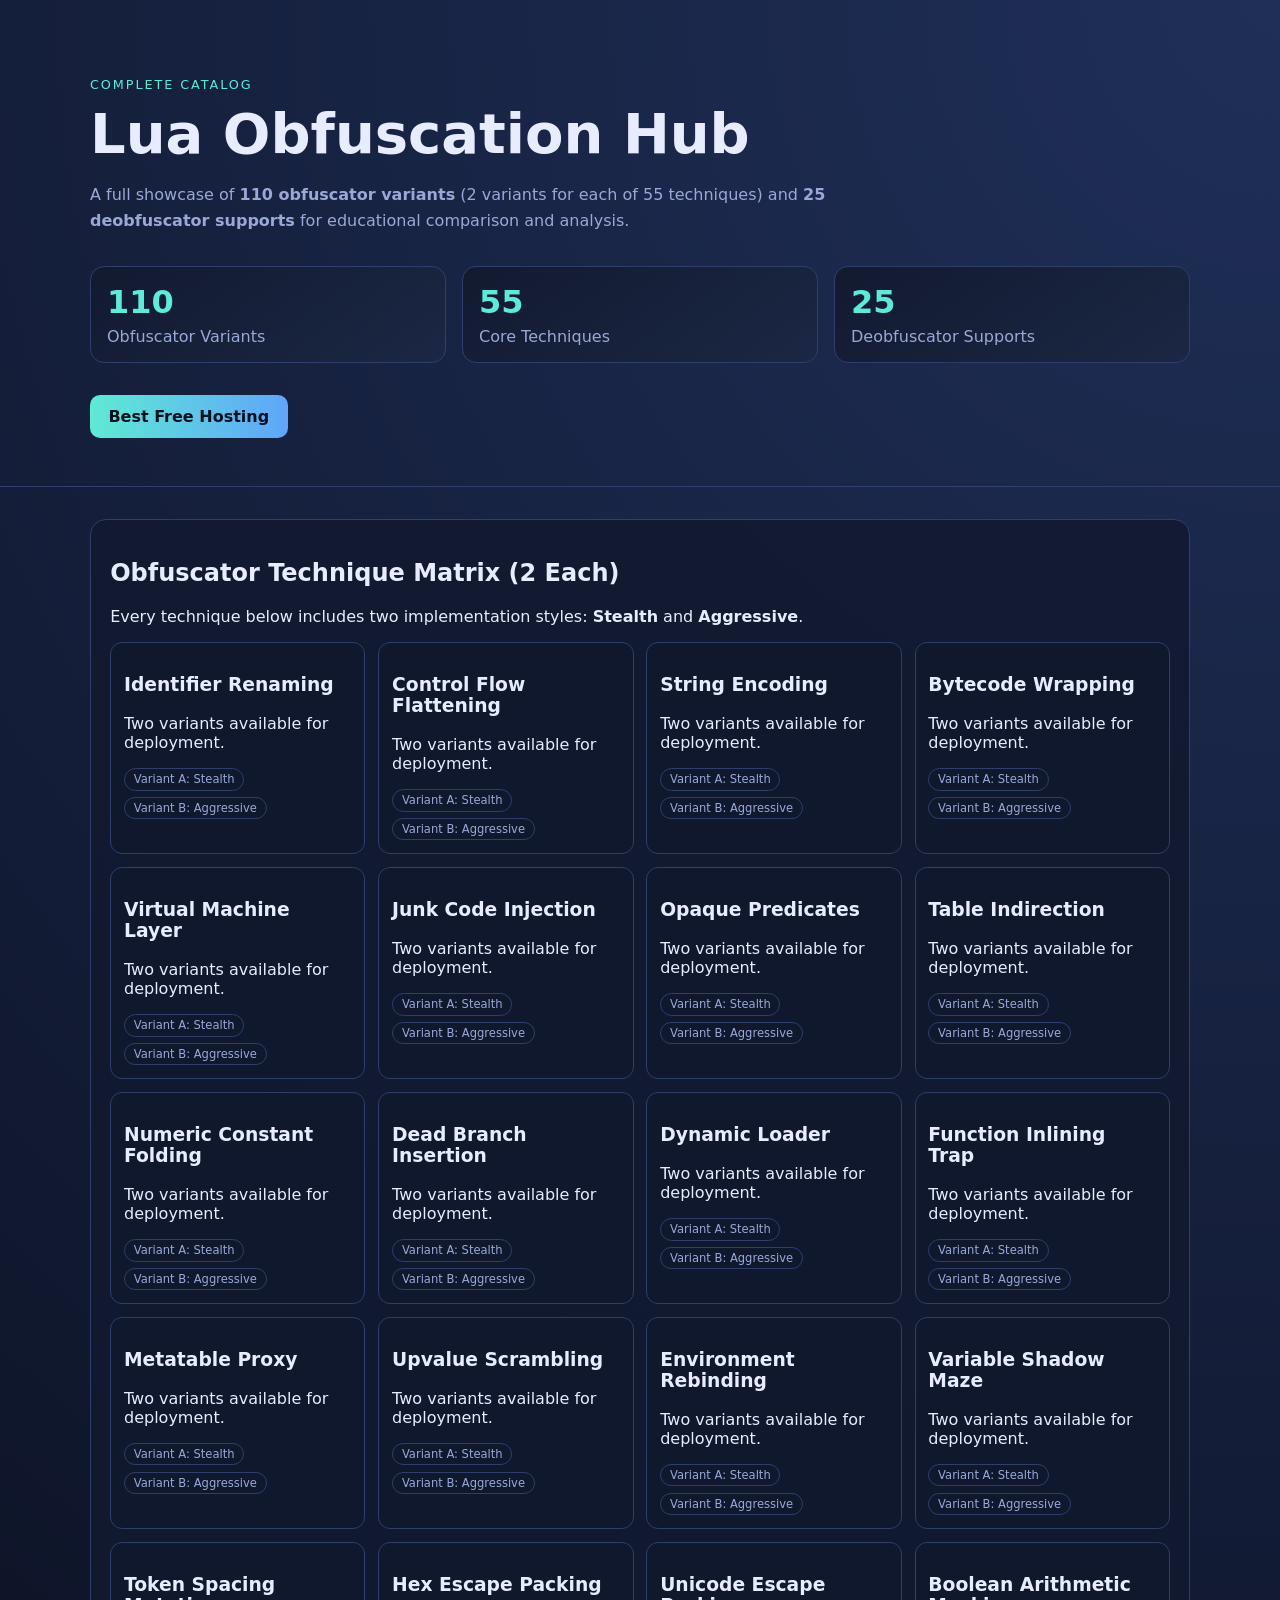
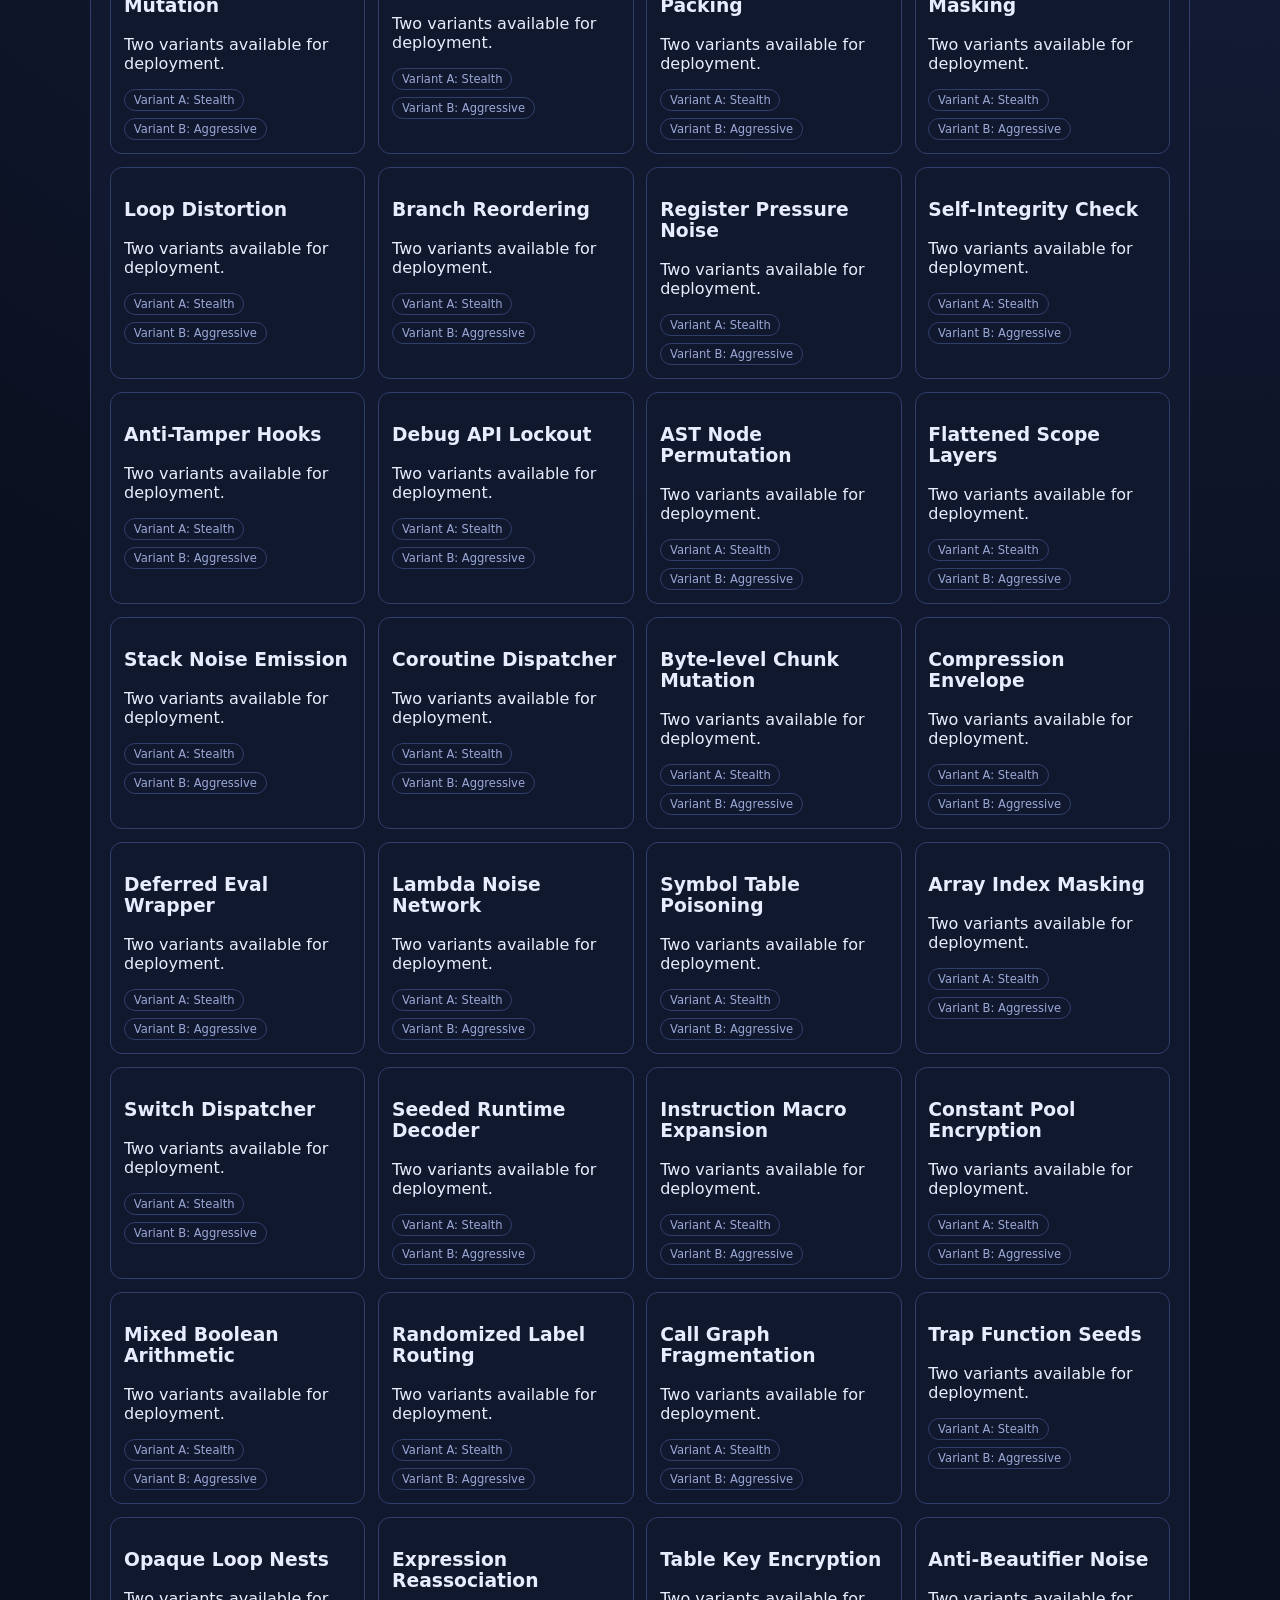
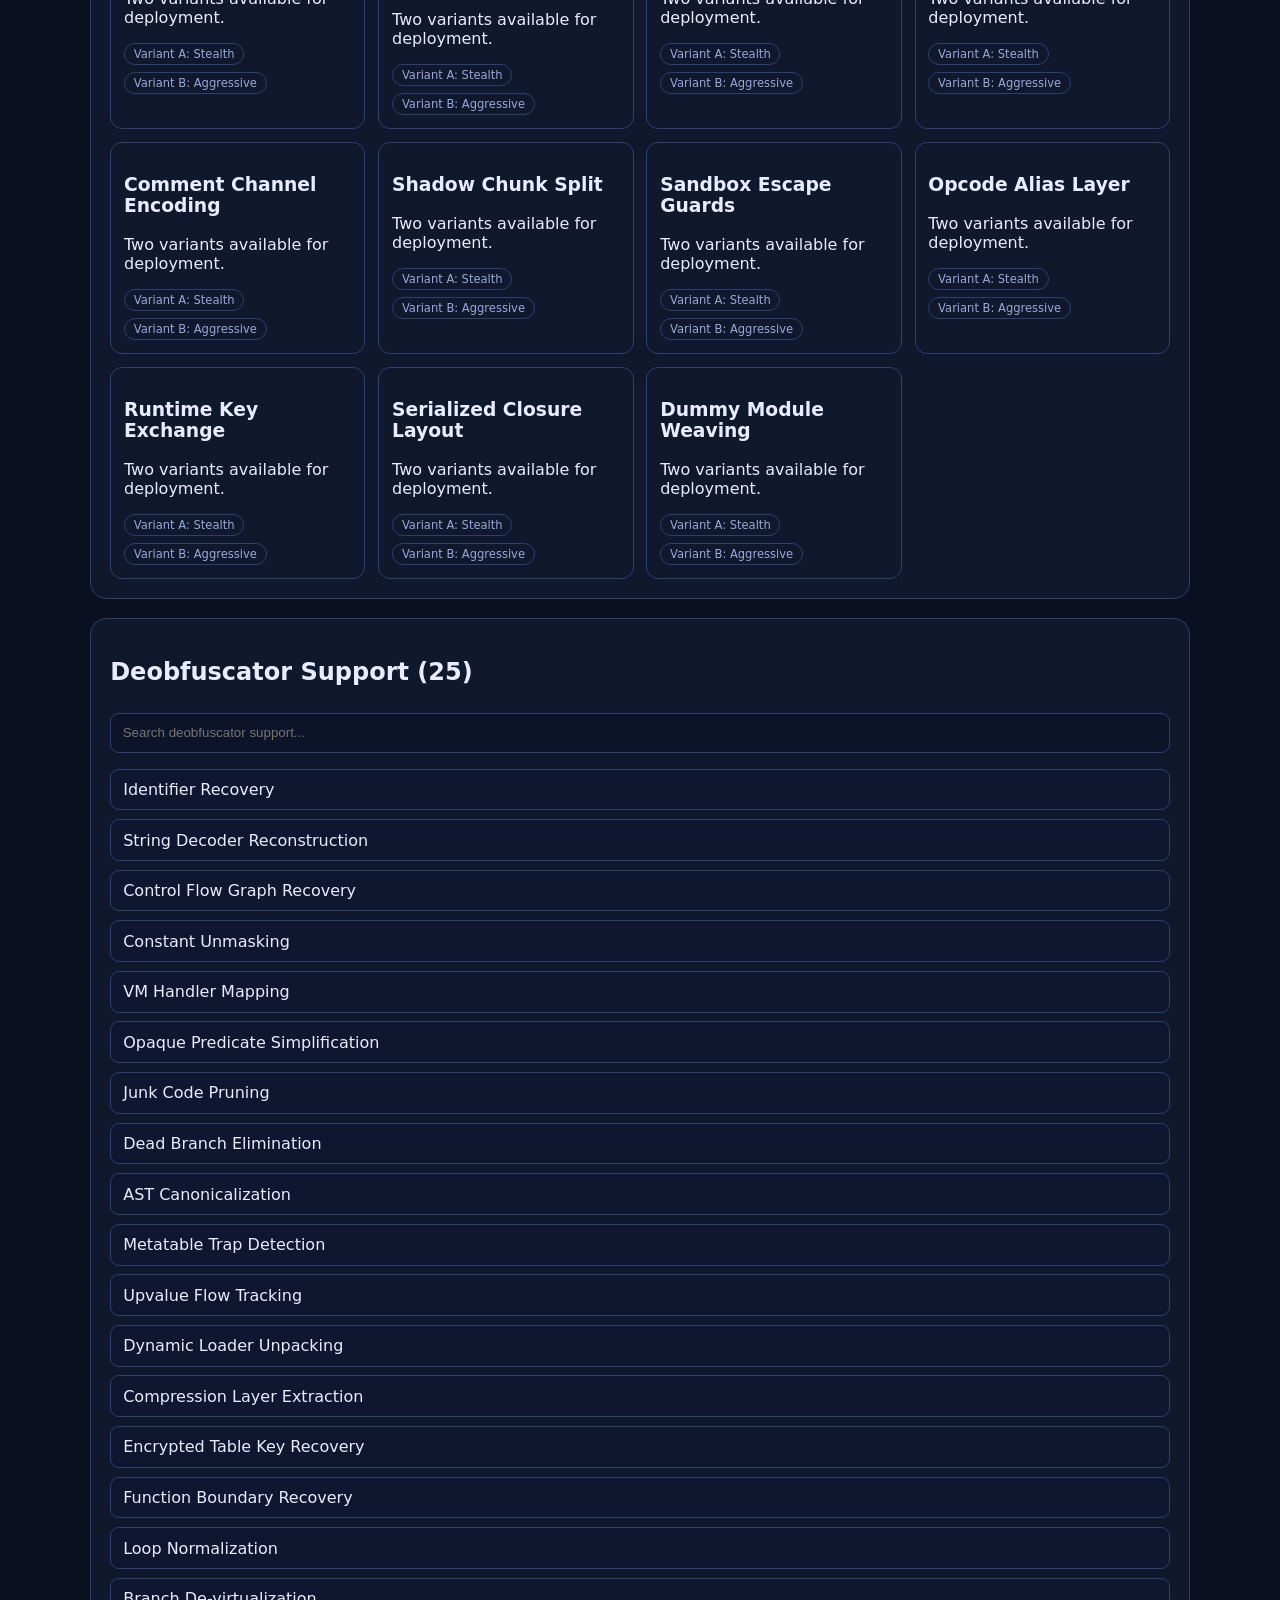
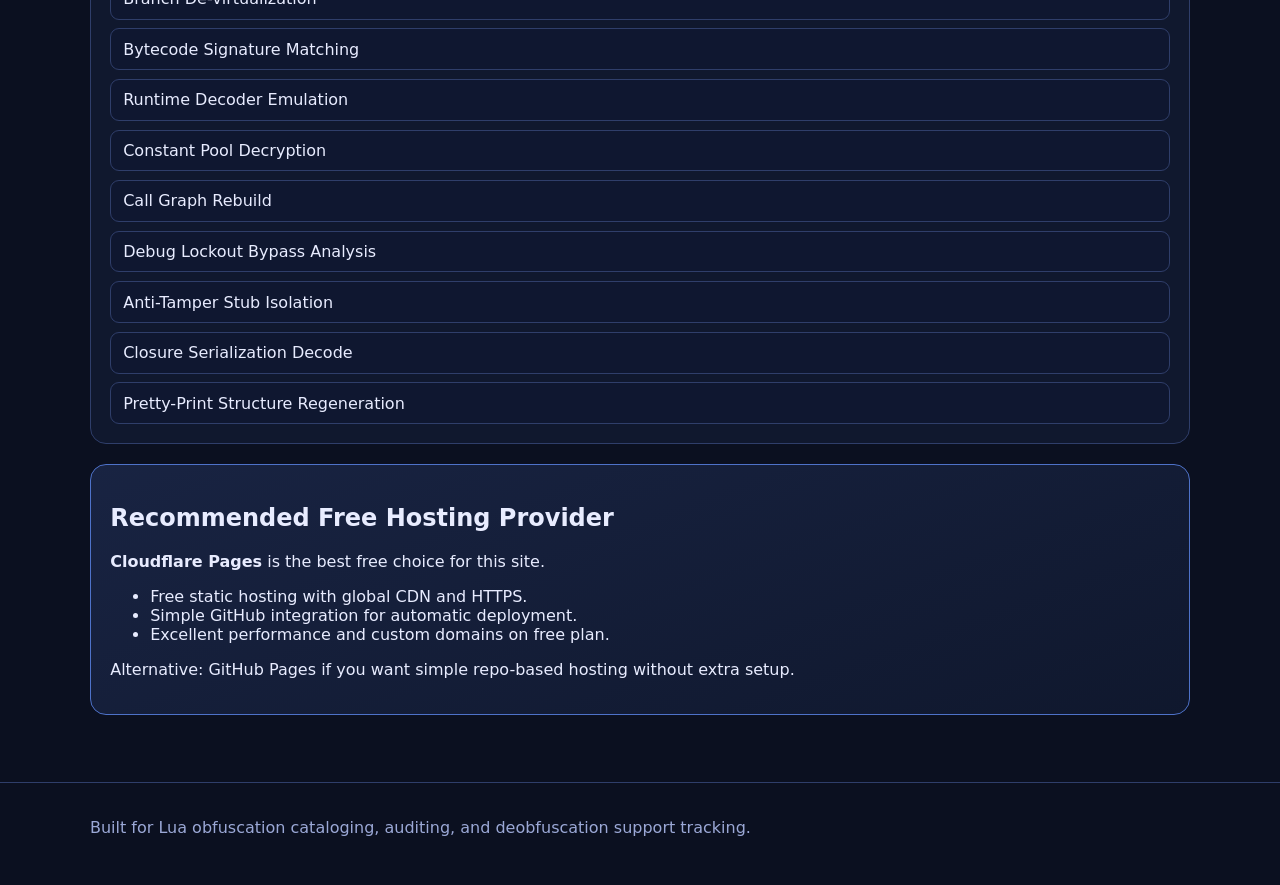
==== website/index.html @ ab044d6f "Add Lua obfuscation showcase website with hosting guidance" ====
<!DOCTYPE html>
<html lang="en">
<head>
  <meta charset="UTF-8" />
  <meta name="viewport" content="width=device-width, initial-scale=1.0" />
  <title>Lua Obfuscation Hub</title>
  <link rel="stylesheet" href="assets/styles.css" />
</head>
<body>
  <header class="hero">
    <div class="container">
      <p class="eyebrow">Complete Catalog</p>
      <h1>Lua Obfuscation Hub</h1>
      <p class="subtitle">
        A full showcase of <strong>110 obfuscator variants</strong> (2 variants for each of 55 techniques)
        and <strong>25 deobfuscator supports</strong> for educational comparison and analysis.
      </p>
      <div class="hero-stats">
        <div>
          <span id="obfCount">110</span>
          <p>Obfuscator Variants</p>
        </div>
        <div>
          <span id="techniqueCount">55</span>
          <p>Core Techniques</p>
        </div>
        <div>
          <span id="deobfCount">25</span>
          <p>Deobfuscator Supports</p>
        </div>
      </div>
      <a class="btn" href="#hosting">Best Free Hosting</a>
    </div>
  </header>

  <main class="container">
    <section class="panel">
      <h2>Obfuscator Technique Matrix (2 Each)</h2>
      <p>Every technique below includes two implementation styles: <strong>Stealth</strong> and <strong>Aggressive</strong>.</p>
      <div id="techniquesGrid" class="grid"></div>
    </section>

    <section class="panel">
      <h2>Deobfuscator Support (25)</h2>
      <input id="searchBox" type="text" placeholder="Search deobfuscator support..." />
      <ul id="deobfList" class="support-list"></ul>
    </section>

    <section id="hosting" class="panel highlight">
      <h2>Recommended Free Hosting Provider</h2>
      <p><strong>Cloudflare Pages</strong> is the best free choice for this site.</p>
      <ul>
        <li>Free static hosting with global CDN and HTTPS.</li>
        <li>Simple GitHub integration for automatic deployment.</li>
        <li>Excellent performance and custom domains on free plan.</li>
      </ul>
      <p>Alternative: GitHub Pages if you want simple repo-based hosting without extra setup.</p>
    </section>
  </main>

  <footer>
    <div class="container">
      <p>Built for Lua obfuscation cataloging, auditing, and deobfuscation support tracking.</p>
    </div>
  </footer>

  <script src="assets/app.js"></script>
</body>
</html>
---- website/assets/styles.css ----
:root {
  --bg: #0b1020;
  --panel: #121a30;
  --panel-2: #1b2744;
  --text: #e8ecff;
  --muted: #9ba8d6;
  --accent: #5eead4;
  --accent-2: #60a5fa;
  --line: #2f3e6a;
}

* {
  box-sizing: border-box;
}

body {
  margin: 0;
  font-family: Inter, system-ui, -apple-system, Segoe UI, Roboto, sans-serif;
  color: var(--text);
  background: radial-gradient(circle at top right, #1f2f58 0%, var(--bg) 42%);
}

.container {
  width: min(1100px, 92%);
  margin: 0 auto;
}

.hero {
  padding: 4rem 0 3rem;
  border-bottom: 1px solid var(--line);
}

.eyebrow {
  color: var(--accent);
  text-transform: uppercase;
  letter-spacing: .12rem;
  font-size: .8rem;
  margin-bottom: .6rem;
}

h1 {
  margin: 0;
  font-size: clamp(2rem, 6vw, 3.5rem);
}

.subtitle {
  max-width: 780px;
  color: var(--muted);
  line-height: 1.6;
}

.hero-stats {
  display: grid;
  grid-template-columns: repeat(auto-fit, minmax(150px, 1fr));
  gap: 1rem;
  margin: 2rem 0;
}

.hero-stats div {
  background: linear-gradient(145deg, var(--panel), var(--panel-2));
  border: 1px solid var(--line);
  border-radius: 14px;
  padding: 1rem;
}

.hero-stats span {
  font-size: 2rem;
  font-weight: 800;
  color: var(--accent);
}

.hero-stats p {
  margin: .4rem 0 0;
  color: var(--muted);
}

.btn {
  display: inline-block;
  background: linear-gradient(90deg, var(--accent), var(--accent-2));
  color: #08101f;
  text-decoration: none;
  padding: .75rem 1.15rem;
  border-radius: 10px;
  font-weight: 700;
}

main {
  padding: 2rem 0 3rem;
}

.panel {
  background: rgba(18, 26, 48, .88);
  border: 1px solid var(--line);
  border-radius: 16px;
  padding: 1.2rem;
  margin-bottom: 1.2rem;
}

.grid {
  display: grid;
  grid-template-columns: repeat(auto-fit, minmax(230px, 1fr));
  gap: .8rem;
}

.card {
  border: 1px solid var(--line);
  border-radius: 12px;
  padding: .8rem;
  background: #10182e;
}

.badges {
  display: flex;
  flex-wrap: wrap;
  gap: .4rem;
  margin-top: .5rem;
}

.badge {
  font-size: .72rem;
  border: 1px solid var(--line);
  border-radius: 999px;
  padding: .2rem .55rem;
  color: var(--muted);
}

input {
  width: 100%;
  margin: .4rem 0 1rem;
  border-radius: 9px;
  border: 1px solid var(--line);
  background: #0d1429;
  color: var(--text);
  padding: .72rem;
}

.support-list {
  list-style: none;
  padding: 0;
  margin: 0;
  display: grid;
  gap: .55rem;
}

.support-list li {
  padding: .65rem .75rem;
  border: 1px solid var(--line);
  border-radius: 9px;
  background: #0f1730;
}

.highlight {
  border-color: #4e72c9;
  background: linear-gradient(160deg, rgba(26,37,70,.9), rgba(16,24,47,.9));
}

footer {
  border-top: 1px solid var(--line);
  color: var(--muted);
  padding: 1.2rem 0 2rem;
}
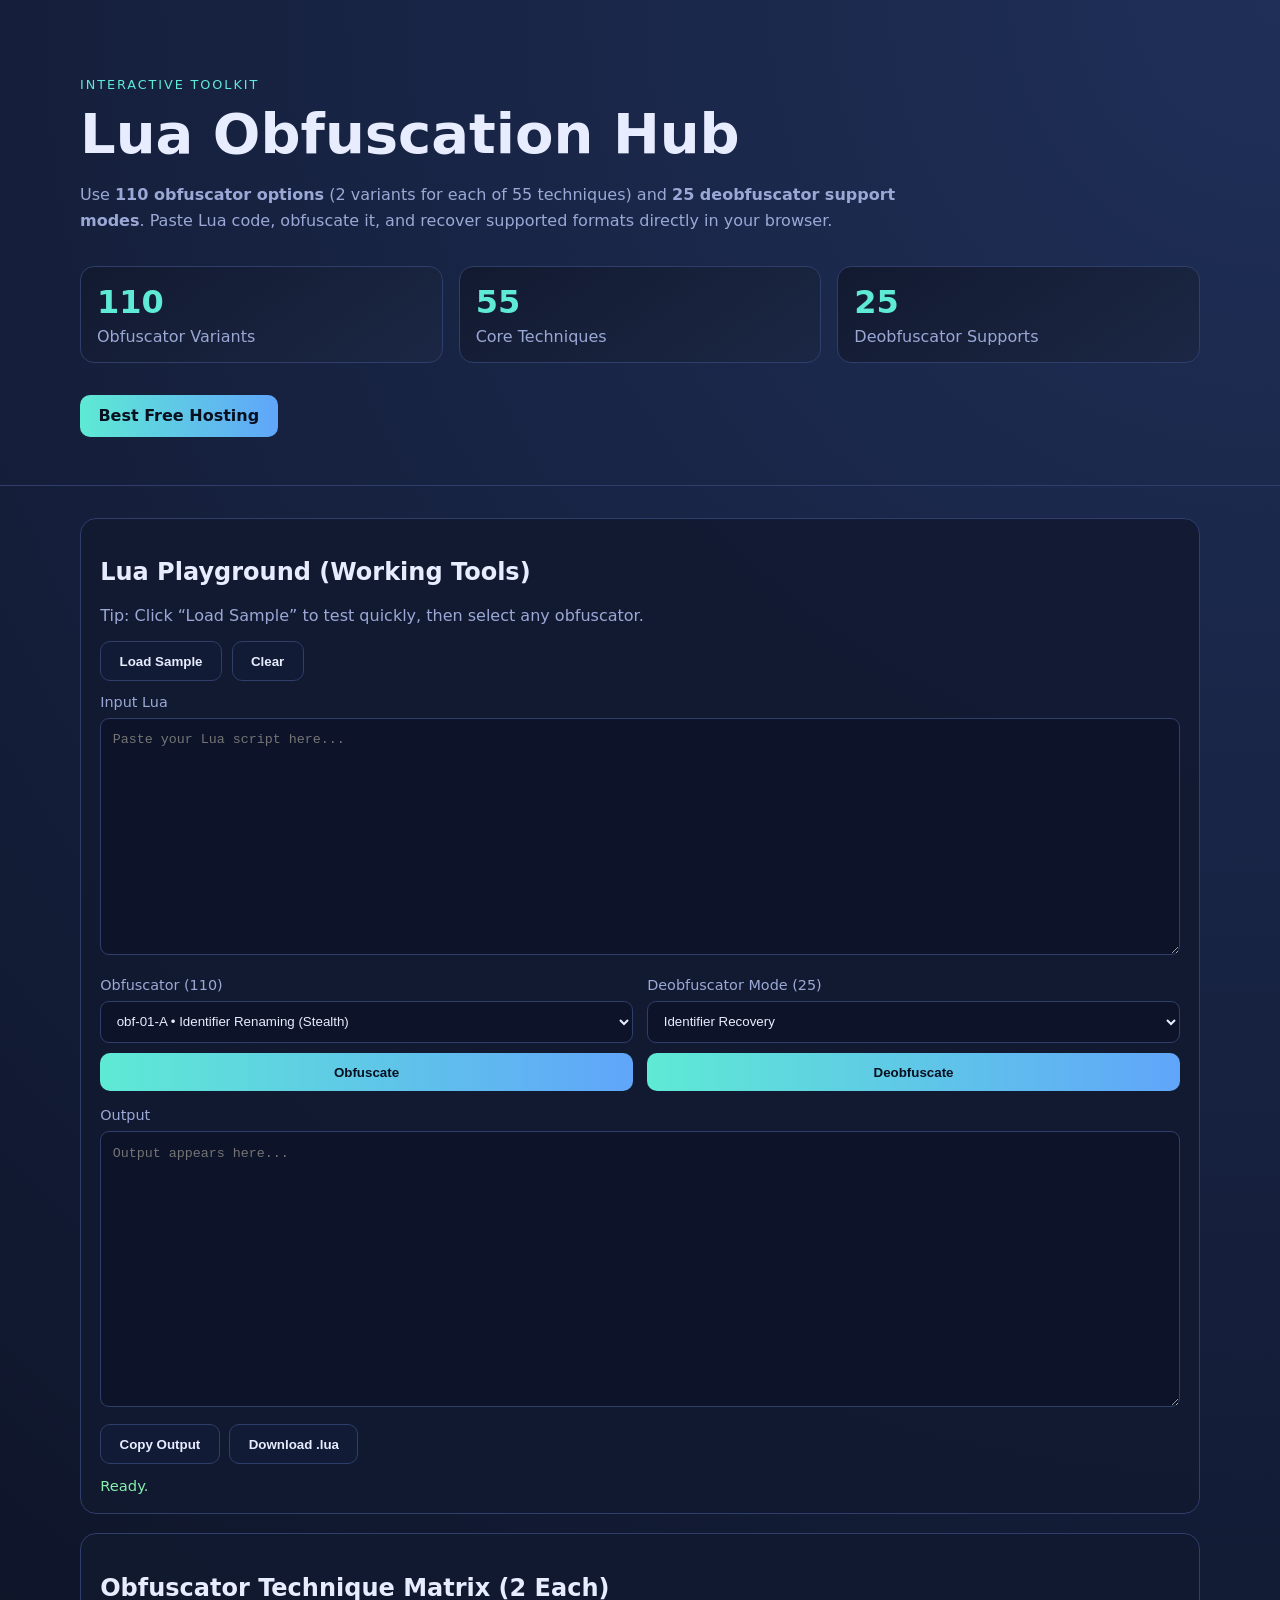
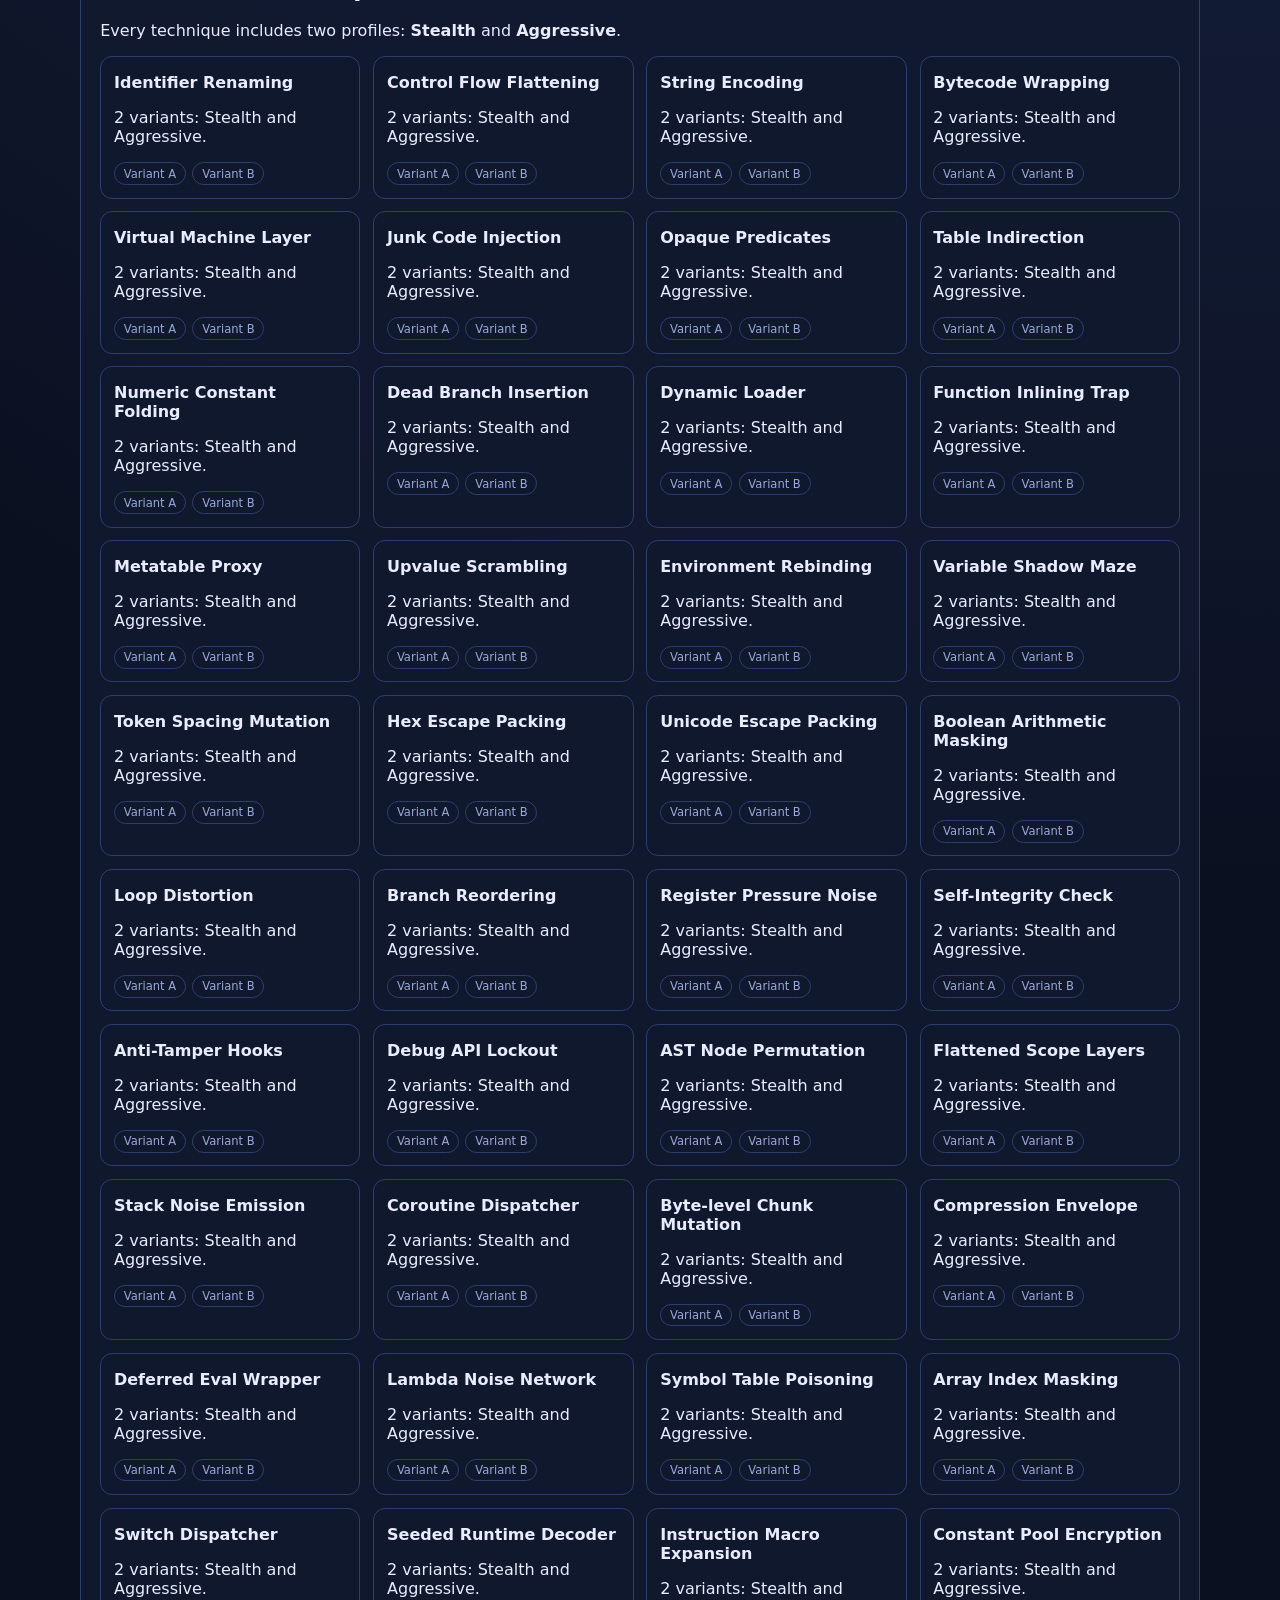
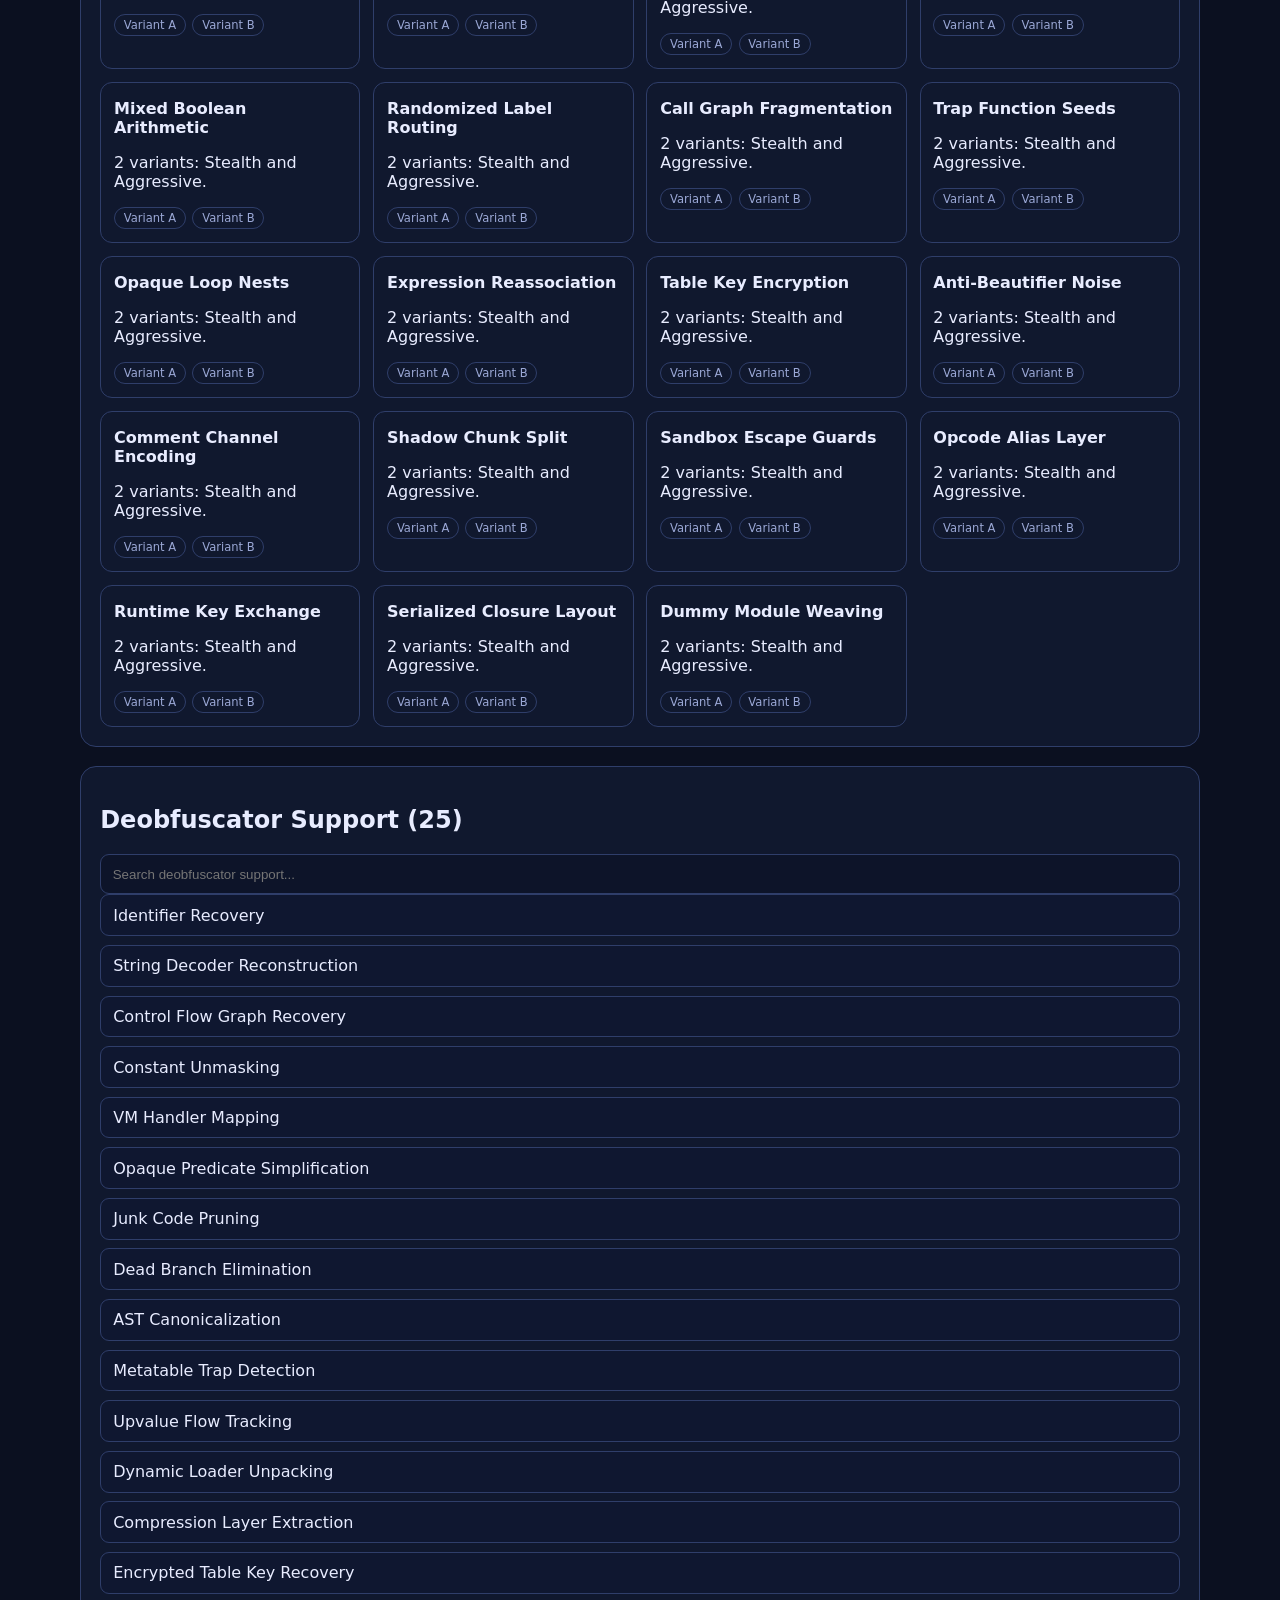
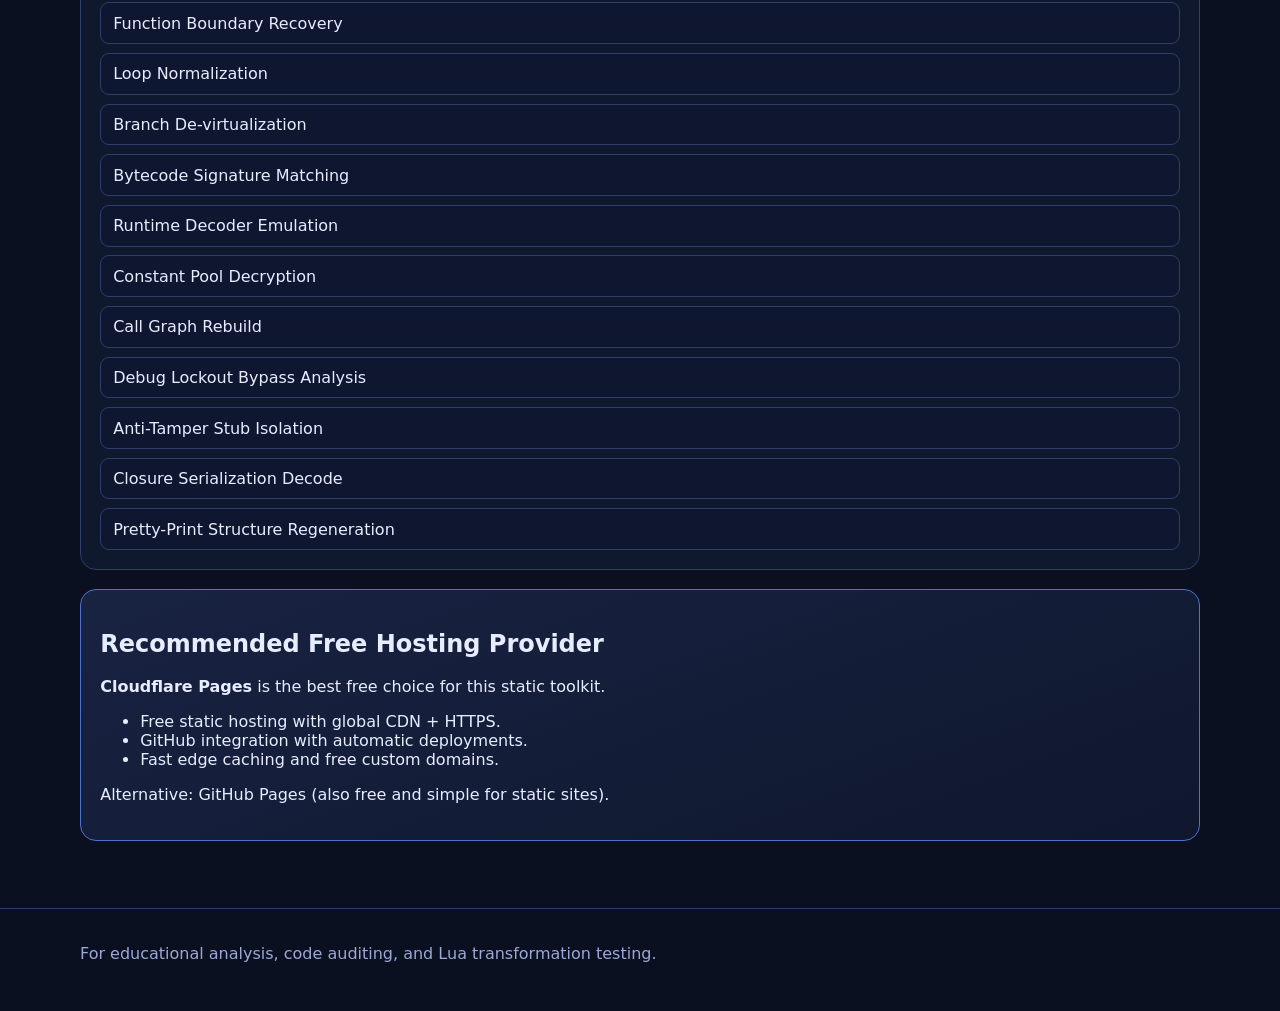
==== commit fc6b2fcc: "Make Lua website tools functional with live obfuscate/deobfuscate" ====
--- a/website/index.html
+++ b/website/index.html
@@ -9,11 +9,12 @@
 <body>
   <header class="hero">
     <div class="container">
-      <p class="eyebrow">Complete Catalog</p>
+      <p class="eyebrow">Interactive Toolkit</p>
       <h1>Lua Obfuscation Hub</h1>
       <p class="subtitle">
-        A full showcase of <strong>110 obfuscator variants</strong> (2 variants for each of 55 techniques)
-        and <strong>25 deobfuscator supports</strong> for educational comparison and analysis.
+        Use <strong>110 obfuscator options</strong> (2 variants for each of 55 techniques)
+        and <strong>25 deobfuscator support modes</strong>. Paste Lua code, obfuscate it,
+        and recover supported formats directly in your browser.
       </p>
       <div class="hero-stats">
         <div>
@@ -35,8 +36,44 @@
 
   <main class="container">
     <section class="panel">
+      <h2>Lua Playground (Working Tools)</h2>
+      <p class="muted">Tip: Click “Load Sample” to test quickly, then select any obfuscator.</p>
+
+      <div class="controls">
+        <button id="loadSample" class="btn ghost">Load Sample</button>
+        <button id="clearAll" class="btn ghost">Clear</button>
+      </div>
+
+      <label for="luaInput">Input Lua</label>
+      <textarea id="luaInput" rows="11" placeholder="Paste your Lua script here..."></textarea>
+
+      <div class="playground-grid">
+        <div>
+          <label for="obfuscatorSelect">Obfuscator (110)</label>
+          <select id="obfuscatorSelect"></select>
+          <button id="runObfuscate" class="btn full">Obfuscate</button>
+        </div>
+        <div>
+          <label for="deobfModeSelect">Deobfuscator Mode (25)</label>
+          <select id="deobfModeSelect"></select>
+          <button id="runDeobfuscate" class="btn full">Deobfuscate</button>
+        </div>
+      </div>
+
+      <label for="luaOutput">Output</label>
+      <textarea id="luaOutput" rows="13" placeholder="Output appears here..."></textarea>
+
+      <div class="controls">
+        <button id="copyOutput" class="btn ghost">Copy Output</button>
+        <button id="downloadOutput" class="btn ghost">Download .lua</button>
+      </div>
+
+      <p id="statusLine" class="status">Ready.</p>
+    </section>
+
+    <section class="panel">
       <h2>Obfuscator Technique Matrix (2 Each)</h2>
-      <p>Every technique below includes two implementation styles: <strong>Stealth</strong> and <strong>Aggressive</strong>.</p>
+      <p>Every technique includes two profiles: <strong>Stealth</strong> and <strong>Aggressive</strong>.</p>
       <div id="techniquesGrid" class="grid"></div>
     </section>
 
@@ -48,19 +85,19 @@
 
     <section id="hosting" class="panel highlight">
       <h2>Recommended Free Hosting Provider</h2>
-      <p><strong>Cloudflare Pages</strong> is the best free choice for this site.</p>
+      <p><strong>Cloudflare Pages</strong> is the best free choice for this static toolkit.</p>
       <ul>
-        <li>Free static hosting with global CDN and HTTPS.</li>
-        <li>Simple GitHub integration for automatic deployment.</li>
-        <li>Excellent performance and custom domains on free plan.</li>
+        <li>Free static hosting with global CDN + HTTPS.</li>
+        <li>GitHub integration with automatic deployments.</li>
+        <li>Fast edge caching and free custom domains.</li>
       </ul>
-      <p>Alternative: GitHub Pages if you want simple repo-based hosting without extra setup.</p>
+      <p>Alternative: GitHub Pages (also free and simple for static sites).</p>
     </section>
   </main>
 
   <footer>
     <div class="container">
-      <p>Built for Lua obfuscation cataloging, auditing, and deobfuscation support tracking.</p>
+      <p>For educational analysis, code auditing, and Lua transformation testing.</p>
     </div>
   </footer>
 
--- a/website/assets/styles.css
+++ b/website/assets/styles.css
@@ -7,11 +7,10 @@
   --accent: #5eead4;
   --accent-2: #60a5fa;
   --line: #2f3e6a;
+  --ok: #86efac;
 }
 
-* {
-  box-sizing: border-box;
-}
+* { box-sizing: border-box; }
 
 body {
   margin: 0;
@@ -20,10 +19,7 @@
   background: radial-gradient(circle at top right, #1f2f58 0%, var(--bg) 42%);
 }
 
-.container {
-  width: min(1100px, 92%);
-  margin: 0 auto;
-}
+.container { width: min(1120px, 92%); margin: 0 auto; }
 
 .hero {
   padding: 4rem 0 3rem;
@@ -38,13 +34,10 @@
   margin-bottom: .6rem;
 }
 
-h1 {
-  margin: 0;
-  font-size: clamp(2rem, 6vw, 3.5rem);
-}
+h1 { margin: 0; font-size: clamp(2rem, 6vw, 3.5rem); }
 
 .subtitle {
-  max-width: 780px;
+  max-width: 820px;
   color: var(--muted);
   line-height: 1.6;
 }
@@ -63,30 +56,30 @@
   padding: 1rem;
 }
 
-.hero-stats span {
-  font-size: 2rem;
-  font-weight: 800;
-  color: var(--accent);
-}
-
-.hero-stats p {
-  margin: .4rem 0 0;
-  color: var(--muted);
-}
+.hero-stats span { font-size: 2rem; font-weight: 800; color: var(--accent); }
+.hero-stats p { margin: .4rem 0 0; color: var(--muted); }
 
 .btn {
   display: inline-block;
   background: linear-gradient(90deg, var(--accent), var(--accent-2));
   color: #08101f;
   text-decoration: none;
-  padding: .75rem 1.15rem;
+  border: none;
+  cursor: pointer;
+  padding: .72rem 1.15rem;
   border-radius: 10px;
   font-weight: 700;
 }
 
-main {
-  padding: 2rem 0 3rem;
+.btn.ghost {
+  background: #111b35;
+  color: var(--text);
+  border: 1px solid var(--line);
 }
+
+.btn.full { width: 100%; margin-top: .65rem; }
+
+main { padding: 2rem 0 3rem; }
 
 .panel {
   background: rgba(18, 26, 48, .88);
@@ -94,6 +87,50 @@
   border-radius: 16px;
   padding: 1.2rem;
   margin-bottom: 1.2rem;
+}
+
+.muted { color: var(--muted); }
+
+label {
+  display: block;
+  font-size: .9rem;
+  color: var(--muted);
+  margin: .5rem 0;
+}
+
+textarea, input, select {
+  width: 100%;
+  border-radius: 9px;
+  border: 1px solid var(--line);
+  background: #0d1429;
+  color: var(--text);
+  padding: .72rem;
+}
+
+textarea {
+  resize: vertical;
+  min-height: 130px;
+  line-height: 1.45;
+}
+
+.controls {
+  display: flex;
+  flex-wrap: wrap;
+  gap: .6rem;
+  margin: .8rem 0;
+}
+
+.playground-grid {
+  display: grid;
+  grid-template-columns: repeat(auto-fit, minmax(270px, 1fr));
+  gap: .9rem;
+  margin: .6rem 0 1rem;
+}
+
+.status {
+  margin: .75rem 0 0;
+  color: var(--ok);
+  font-size: .92rem;
 }
 
 .grid {
@@ -109,6 +146,8 @@
   background: #10182e;
 }
 
+.card h3 { margin: .2rem 0 .45rem; font-size: 1rem; }
+
 .badges {
   display: flex;
   flex-wrap: wrap;
@@ -122,16 +161,6 @@
   border-radius: 999px;
   padding: .2rem .55rem;
   color: var(--muted);
-}
-
-input {
-  width: 100%;
-  margin: .4rem 0 1rem;
-  border-radius: 9px;
-  border: 1px solid var(--line);
-  background: #0d1429;
-  color: var(--text);
-  padding: .72rem;
 }
 
 .support-list {
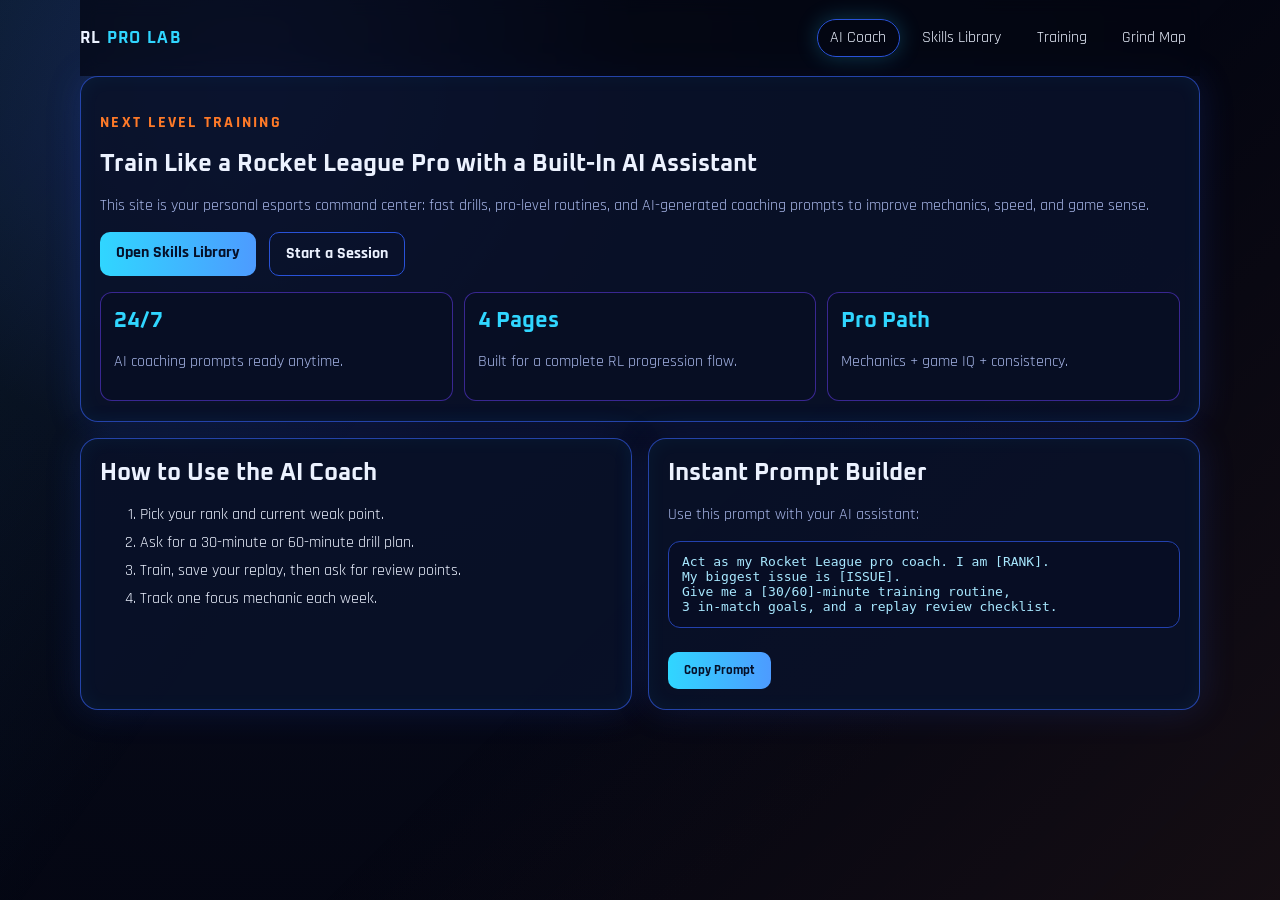
==== commit 8345d5b5: "Build 4-page Rocket League pro training website" ====
--- a/website/index.html
+++ b/website/index.html
@@ -3,103 +3,75 @@
 <head>
   <meta charset="UTF-8" />
   <meta name="viewport" content="width=device-width, initial-scale=1.0" />
-  <title>Lua Obfuscation Hub</title>
+  <title>Rocket League Pro Lab | AI Coach</title>
+  <link rel="preconnect" href="https://fonts.googleapis.com" />
+  <link rel="preconnect" href="https://fonts.gstatic.com" crossorigin />
+  <link href="https://fonts.googleapis.com/css2?family=Rajdhani:wght@400;500;600;700&family=Oxanium:wght@400;600;700&display=swap" rel="stylesheet" />
   <link rel="stylesheet" href="assets/styles.css" />
 </head>
 <body>
-  <header class="hero">
-    <div class="container">
-      <p class="eyebrow">Interactive Toolkit</p>
-      <h1>Lua Obfuscation Hub</h1>
-      <p class="subtitle">
-        Use <strong>110 obfuscator options</strong> (2 variants for each of 55 techniques)
-        and <strong>25 deobfuscator support modes</strong>. Paste Lua code, obfuscate it,
-        and recover supported formats directly in your browser.
-      </p>
-      <div class="hero-stats">
-        <div>
-          <span id="obfCount">110</span>
-          <p>Obfuscator Variants</p>
-        </div>
-        <div>
-          <span id="techniqueCount">55</span>
-          <p>Core Techniques</p>
-        </div>
-        <div>
-          <span id="deobfCount">25</span>
-          <p>Deobfuscator Supports</p>
-        </div>
-      </div>
-      <a class="btn" href="#hosting">Best Free Hosting</a>
-    </div>
+  <div class="arena-bg" aria-hidden="true"></div>
+
+  <header class="top-nav wrap">
+    <a class="brand" href="index.html">RL <span>PRO LAB</span></a>
+    <nav>
+      <a data-nav href="index.html">AI Coach</a>
+      <a data-nav href="skills.html">Skills Library</a>
+      <a data-nav href="training.html">Training</a>
+      <a data-nav href="grindmap.html">Grind Map</a>
+    </nav>
   </header>
 
-  <main class="container">
-    <section class="panel">
-      <h2>Lua Playground (Working Tools)</h2>
-      <p class="muted">Tip: Click “Load Sample” to test quickly, then select any obfuscator.</p>
-
-      <div class="controls">
-        <button id="loadSample" class="btn ghost">Load Sample</button>
-        <button id="clearAll" class="btn ghost">Clear</button>
+  <main class="wrap">
+    <section class="hero neon-panel">
+      <p class="eyebrow">NEXT LEVEL TRAINING</p>
+      <h1>Train Like a Rocket League Pro with a Built-In AI Assistant</h1>
+      <p>
+        This site is your personal esports command center: fast drills, pro-level routines,
+        and AI-generated coaching prompts to improve mechanics, speed, and game sense.
+      </p>
+      <div class="hero-actions">
+        <a class="btn btn-main" href="skills.html">Open Skills Library</a>
+        <a class="btn btn-ghost" href="training.html">Start a Session</a>
       </div>
-
-      <label for="luaInput">Input Lua</label>
-      <textarea id="luaInput" rows="11" placeholder="Paste your Lua script here..."></textarea>
-
-      <div class="playground-grid">
-        <div>
-          <label for="obfuscatorSelect">Obfuscator (110)</label>
-          <select id="obfuscatorSelect"></select>
-          <button id="runObfuscate" class="btn full">Obfuscate</button>
-        </div>
-        <div>
-          <label for="deobfModeSelect">Deobfuscator Mode (25)</label>
-          <select id="deobfModeSelect"></select>
-          <button id="runDeobfuscate" class="btn full">Deobfuscate</button>
-        </div>
+      <div class="stats-grid">
+        <article>
+          <h3>24/7</h3>
+          <p>AI coaching prompts ready anytime.</p>
+        </article>
+        <article>
+          <h3>4 Pages</h3>
+          <p>Built for a complete RL progression flow.</p>
+        </article>
+        <article>
+          <h3>Pro Path</h3>
+          <p>Mechanics + game IQ + consistency.</p>
+        </article>
       </div>
-
-      <label for="luaOutput">Output</label>
-      <textarea id="luaOutput" rows="13" placeholder="Output appears here..."></textarea>
-
-      <div class="controls">
-        <button id="copyOutput" class="btn ghost">Copy Output</button>
-        <button id="downloadOutput" class="btn ghost">Download .lua</button>
-      </div>
-
-      <p id="statusLine" class="status">Ready.</p>
     </section>
 
-    <section class="panel">
-      <h2>Obfuscator Technique Matrix (2 Each)</h2>
-      <p>Every technique includes two profiles: <strong>Stealth</strong> and <strong>Aggressive</strong>.</p>
-      <div id="techniquesGrid" class="grid"></div>
-    </section>
+    <section class="grid-two">
+      <article class="neon-panel">
+        <h2>How to Use the AI Coach</h2>
+        <ol class="steps">
+          <li>Pick your rank and current weak point.</li>
+          <li>Ask for a 30-minute or 60-minute drill plan.</li>
+          <li>Train, save your replay, then ask for review points.</li>
+          <li>Track one focus mechanic each week.</li>
+        </ol>
+      </article>
 
-    <section class="panel">
-      <h2>Deobfuscator Support (25)</h2>
-      <input id="searchBox" type="text" placeholder="Search deobfuscator support..." />
-      <ul id="deobfList" class="support-list"></ul>
-    </section>
-
-    <section id="hosting" class="panel highlight">
-      <h2>Recommended Free Hosting Provider</h2>
-      <p><strong>Cloudflare Pages</strong> is the best free choice for this static toolkit.</p>
-      <ul>
-        <li>Free static hosting with global CDN + HTTPS.</li>
-        <li>GitHub integration with automatic deployments.</li>
-        <li>Fast edge caching and free custom domains.</li>
-      </ul>
-      <p>Alternative: GitHub Pages (also free and simple for static sites).</p>
+      <article class="neon-panel">
+        <h2>Instant Prompt Builder</h2>
+        <p>Use this prompt with your AI assistant:</p>
+        <pre id="promptBox">Act as my Rocket League pro coach. I am [RANK].
+My biggest issue is [ISSUE].
+Give me a [30/60]-minute training routine,
+3 in-match goals, and a replay review checklist.</pre>
+        <button id="copyPrompt" class="btn btn-main small">Copy Prompt</button>
+      </article>
     </section>
   </main>
-
-  <footer>
-    <div class="container">
-      <p>For educational analysis, code auditing, and Lua transformation testing.</p>
-    </div>
-  </footer>
 
   <script src="assets/app.js"></script>
 </body>
--- a/website/assets/styles.css
+++ b/website/assets/styles.css
@@ -1,190 +1,239 @@
 :root {
-  --bg: #0b1020;
-  --panel: #121a30;
-  --panel-2: #1b2744;
-  --text: #e8ecff;
-  --muted: #9ba8d6;
-  --accent: #5eead4;
-  --accent-2: #60a5fa;
-  --line: #2f3e6a;
-  --ok: #86efac;
+  --bg: #040612;
+  --panel: rgba(10, 18, 42, 0.88);
+  --line: #2952d8;
+  --text: #ecf2ff;
+  --muted: #a6b5e7;
+  --neon: #30d6ff;
+  --neon-2: #6d40ff;
+  --hot: #ff7a28;
 }
 
 * { box-sizing: border-box; }
 
 body {
   margin: 0;
-  font-family: Inter, system-ui, -apple-system, Segoe UI, Roboto, sans-serif;
-  color: var(--text);
-  background: radial-gradient(circle at top right, #1f2f58 0%, var(--bg) 42%);
-}
-
-.container { width: min(1120px, 92%); margin: 0 auto; }
-
-.hero {
-  padding: 4rem 0 3rem;
-  border-bottom: 1px solid var(--line);
-}
+  font-family: Rajdhani, system-ui, sans-serif;
+  color: var(--text);
+  background: radial-gradient(circle at 20% 10%, #151e4e 0%, #070a19 30%, #040612 70%);
+  min-height: 100vh;
+}
+
+.arena-bg {
+  position: fixed;
+  inset: 0;
+  pointer-events: none;
+  background:
+    linear-gradient(125deg, rgba(48, 214, 255, 0.08), transparent 35%),
+    linear-gradient(315deg, rgba(255, 122, 40, 0.07), transparent 45%);
+  z-index: -1;
+}
+
+.wrap {
+  width: min(1120px, 92%);
+  margin: 0 auto;
+}
+
+.top-nav {
+  display: flex;
+  justify-content: space-between;
+  align-items: center;
+  padding: 1.2rem 0;
+  position: sticky;
+  top: 0;
+  background: rgba(4, 6, 18, 0.7);
+  backdrop-filter: blur(8px);
+}
+
+.brand {
+  color: var(--text);
+  text-decoration: none;
+  font-family: Oxanium, sans-serif;
+  font-weight: 700;
+  letter-spacing: 0.08em;
+}
+
+.brand span { color: var(--neon); }
+
+nav {
+  display: flex;
+  gap: 0.5rem;
+  flex-wrap: wrap;
+}
+
+nav a {
+  color: var(--text);
+  text-decoration: none;
+  padding: 0.45rem 0.8rem;
+  border-radius: 999px;
+  border: 1px solid transparent;
+}
+
+nav a.active,
+nav a:hover {
+  border-color: var(--line);
+  box-shadow: 0 0 22px rgba(48, 214, 255, 0.24);
+}
+
+.hero,
+.page-stack {
+  padding: 1.6rem 0 2.2rem;
+}
+
+.neon-panel {
+  background: var(--panel);
+  border: 1px solid rgba(56, 102, 255, 0.6);
+  border-radius: 18px;
+  padding: 1.2rem;
+  margin-bottom: 1rem;
+  box-shadow: 0 0 35px rgba(41, 82, 216, 0.2), inset 0 0 20px rgba(48, 214, 255, 0.05);
+}
+
+h1, h2, h3 {
+  margin: 0 0 0.6rem;
+  font-family: Oxanium, sans-serif;
+}
+
+p { color: var(--muted); }
 
 .eyebrow {
-  color: var(--accent);
+  color: var(--hot);
+  font-weight: 700;
+  letter-spacing: 0.14em;
   text-transform: uppercase;
-  letter-spacing: .12rem;
-  font-size: .8rem;
-  margin-bottom: .6rem;
-}
-
-h1 { margin: 0; font-size: clamp(2rem, 6vw, 3.5rem); }
-
-.subtitle {
-  max-width: 820px;
-  color: var(--muted);
-  line-height: 1.6;
-}
-
-.hero-stats {
-  display: grid;
-  grid-template-columns: repeat(auto-fit, minmax(150px, 1fr));
+}
+
+.hero-actions {
+  display: flex;
+  gap: 0.8rem;
+  flex-wrap: wrap;
+  margin: 1rem 0;
+}
+
+.btn {
+  cursor: pointer;
+  border: none;
+  border-radius: 10px;
+  padding: 0.65rem 1rem;
+  text-decoration: none;
+  font-weight: 700;
+  font-family: inherit;
+}
+
+.btn-main {
+  background: linear-gradient(90deg, var(--neon), #4d9bff);
+  color: #051029;
+}
+
+.btn-ghost {
+  background: transparent;
+  color: var(--text);
+  border: 1px solid var(--line);
+}
+
+.small { margin-top: 0.65rem; }
+
+.stats-grid {
+  display: grid;
+  gap: 0.7rem;
+  grid-template-columns: repeat(auto-fit, minmax(170px, 1fr));
+}
+
+.stats-grid article {
+  background: rgba(8, 15, 35, 0.72);
+  border: 1px solid rgba(109, 64, 255, 0.5);
+  border-radius: 12px;
+  padding: 0.8rem;
+}
+
+.stats-grid h3 {
+  color: var(--neon);
+  font-size: 1.4rem;
+}
+
+.grid-two {
+  display: grid;
+  grid-template-columns: repeat(auto-fit, minmax(290px, 1fr));
   gap: 1rem;
-  margin: 2rem 0;
-}
-
-.hero-stats div {
-  background: linear-gradient(145deg, var(--panel), var(--panel-2));
-  border: 1px solid var(--line);
-  border-radius: 14px;
-  padding: 1rem;
-}
-
-.hero-stats span { font-size: 2rem; font-weight: 800; color: var(--accent); }
-.hero-stats p { margin: .4rem 0 0; color: var(--muted); }
-
-.btn {
-  display: inline-block;
-  background: linear-gradient(90deg, var(--accent), var(--accent-2));
-  color: #08101f;
-  text-decoration: none;
-  border: none;
+}
+
+.steps li,
+.checklist li {
+  margin: 0.45rem 0;
+  color: var(--text);
+}
+
+pre {
+  background: #070d24;
+  border: 1px solid #2341ae;
+  border-radius: 12px;
+  padding: 0.8rem;
+  color: #a8e8ff;
+  white-space: pre-wrap;
+}
+
+.skills-grid {
+  display: grid;
+  grid-template-columns: repeat(auto-fit, minmax(180px, 1fr));
+  gap: 0.65rem;
+}
+
+.skill-card {
+  border: 1px solid #2b55db;
+  background: #081130;
+  border-radius: 12px;
+  padding: 0.65rem;
+}
+
+.skill-card p {
+  margin: 0;
+  font-size: 0.95rem;
+}
+
+.tips-panel li { margin: 0.5rem 0; }
+
+.routine-controls {
+  display: flex;
+  gap: 0.5rem;
+  flex-wrap: wrap;
+}
+
+.routine-btn {
+  border: 1px solid #2f49b7;
+  background: #0b1436;
+  color: var(--text);
+  padding: 0.5rem 0.8rem;
+  border-radius: 999px;
   cursor: pointer;
-  padding: .72rem 1.15rem;
+}
+
+.routine-btn.active {
+  border-color: var(--neon);
+  box-shadow: 0 0 16px rgba(48, 214, 255, 0.35);
+}
+
+.routine-output {
+  margin-top: 0.9rem;
+  display: grid;
+  gap: 0.6rem;
+}
+
+.routine-block {
+  border: 1px solid #2a4ed6;
   border-radius: 10px;
-  font-weight: 700;
-}
-
-.btn.ghost {
-  background: #111b35;
-  color: var(--text);
-  border: 1px solid var(--line);
-}
-
-.btn.full { width: 100%; margin-top: .65rem; }
-
-main { padding: 2rem 0 3rem; }
-
-.panel {
-  background: rgba(18, 26, 48, .88);
-  border: 1px solid var(--line);
-  border-radius: 16px;
-  padding: 1.2rem;
-  margin-bottom: 1.2rem;
-}
-
-.muted { color: var(--muted); }
-
-label {
-  display: block;
-  font-size: .9rem;
-  color: var(--muted);
-  margin: .5rem 0;
-}
-
-textarea, input, select {
-  width: 100%;
-  border-radius: 9px;
-  border: 1px solid var(--line);
-  background: #0d1429;
-  color: var(--text);
-  padding: .72rem;
-}
-
-textarea {
-  resize: vertical;
-  min-height: 130px;
-  line-height: 1.45;
-}
-
-.controls {
-  display: flex;
-  flex-wrap: wrap;
-  gap: .6rem;
-  margin: .8rem 0;
-}
-
-.playground-grid {
-  display: grid;
-  grid-template-columns: repeat(auto-fit, minmax(270px, 1fr));
-  gap: .9rem;
-  margin: .6rem 0 1rem;
-}
-
-.status {
-  margin: .75rem 0 0;
-  color: var(--ok);
-  font-size: .92rem;
-}
-
-.grid {
-  display: grid;
-  grid-template-columns: repeat(auto-fit, minmax(230px, 1fr));
-  gap: .8rem;
-}
-
-.card {
-  border: 1px solid var(--line);
-  border-radius: 12px;
-  padding: .8rem;
-  background: #10182e;
-}
-
-.card h3 { margin: .2rem 0 .45rem; font-size: 1rem; }
-
-.badges {
-  display: flex;
-  flex-wrap: wrap;
-  gap: .4rem;
-  margin-top: .5rem;
-}
-
-.badge {
-  font-size: .72rem;
-  border: 1px solid var(--line);
-  border-radius: 999px;
-  padding: .2rem .55rem;
-  color: var(--muted);
-}
-
-.support-list {
-  list-style: none;
-  padding: 0;
-  margin: 0;
-  display: grid;
-  gap: .55rem;
-}
-
-.support-list li {
-  padding: .65rem .75rem;
-  border: 1px solid var(--line);
-  border-radius: 9px;
-  background: #0f1730;
-}
-
-.highlight {
-  border-color: #4e72c9;
-  background: linear-gradient(160deg, rgba(26,37,70,.9), rgba(16,24,47,.9));
-}
-
-footer {
-  border-top: 1px solid var(--line);
-  color: var(--muted);
-  padding: 1.2rem 0 2rem;
-}
+  padding: 0.65rem;
+  background: rgba(8, 17, 48, 0.8);
+}
+
+.roadmap {
+  display: grid;
+  grid-template-columns: repeat(auto-fit, minmax(220px, 1fr));
+  gap: 0.8rem;
+}
+
+.roadmap article {
+  border: 1px solid #2a47be;
+  border-radius: 12px;
+  padding: 0.8rem;
+  background: #08112d;
+}
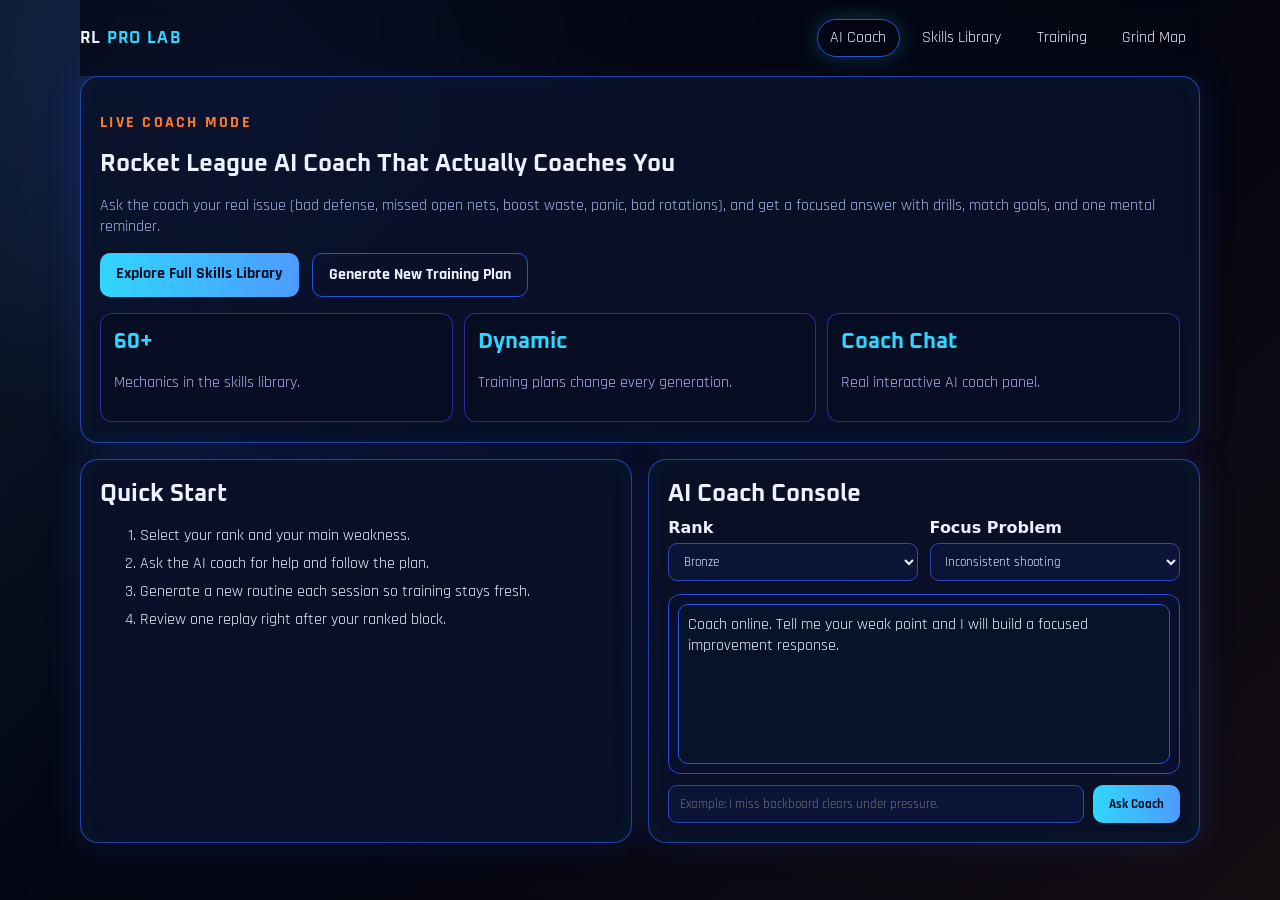
==== commit e5514e6f: "Upgrade Rocket League site with real coach chat and dynamic training" ====
--- a/website/index.html
+++ b/website/index.html
@@ -24,51 +24,80 @@
 
   <main class="wrap">
     <section class="hero neon-panel">
-      <p class="eyebrow">NEXT LEVEL TRAINING</p>
-      <h1>Train Like a Rocket League Pro with a Built-In AI Assistant</h1>
+      <p class="eyebrow">LIVE COACH MODE</p>
+      <h1>Rocket League AI Coach That Actually Coaches You</h1>
       <p>
-        This site is your personal esports command center: fast drills, pro-level routines,
-        and AI-generated coaching prompts to improve mechanics, speed, and game sense.
+        Ask the coach your real issue (bad defense, missed open nets, boost waste, panic, bad rotations),
+        and get a focused answer with drills, match goals, and one mental reminder.
       </p>
       <div class="hero-actions">
-        <a class="btn btn-main" href="skills.html">Open Skills Library</a>
-        <a class="btn btn-ghost" href="training.html">Start a Session</a>
+        <a class="btn btn-main" href="skills.html">Explore Full Skills Library</a>
+        <a class="btn btn-ghost" href="training.html">Generate New Training Plan</a>
       </div>
       <div class="stats-grid">
         <article>
-          <h3>24/7</h3>
-          <p>AI coaching prompts ready anytime.</p>
+          <h3>60+</h3>
+          <p>Mechanics in the skills library.</p>
         </article>
         <article>
-          <h3>4 Pages</h3>
-          <p>Built for a complete RL progression flow.</p>
+          <h3>Dynamic</h3>
+          <p>Training plans change every generation.</p>
         </article>
         <article>
-          <h3>Pro Path</h3>
-          <p>Mechanics + game IQ + consistency.</p>
+          <h3>Coach Chat</h3>
+          <p>Real interactive AI coach panel.</p>
         </article>
       </div>
     </section>
 
     <section class="grid-two">
       <article class="neon-panel">
-        <h2>How to Use the AI Coach</h2>
+        <h2>Quick Start</h2>
         <ol class="steps">
-          <li>Pick your rank and current weak point.</li>
-          <li>Ask for a 30-minute or 60-minute drill plan.</li>
-          <li>Train, save your replay, then ask for review points.</li>
-          <li>Track one focus mechanic each week.</li>
+          <li>Select your rank and your main weakness.</li>
+          <li>Ask the AI coach for help and follow the plan.</li>
+          <li>Generate a new routine each session so training stays fresh.</li>
+          <li>Review one replay right after your ranked block.</li>
         </ol>
       </article>
 
       <article class="neon-panel">
-        <h2>Instant Prompt Builder</h2>
-        <p>Use this prompt with your AI assistant:</p>
-        <pre id="promptBox">Act as my Rocket League pro coach. I am [RANK].
-My biggest issue is [ISSUE].
-Give me a [30/60]-minute training routine,
-3 in-match goals, and a replay review checklist.</pre>
-        <button id="copyPrompt" class="btn btn-main small">Copy Prompt</button>
+        <h2>AI Coach Console</h2>
+        <div class="coach-controls">
+          <label>
+            Rank
+            <select id="coachRank">
+              <option>Bronze</option>
+              <option>Silver</option>
+              <option>Gold</option>
+              <option>Platinum</option>
+              <option>Diamond</option>
+              <option>Champion</option>
+              <option>Grand Champion</option>
+              <option>Supersonic Legend</option>
+            </select>
+          </label>
+          <label>
+            Focus Problem
+            <select id="coachIssue">
+              <option>Inconsistent shooting</option>
+              <option>Bad first touch</option>
+              <option>Poor defense</option>
+              <option>Slow aerials</option>
+              <option>Bad rotations</option>
+              <option>Low boost management</option>
+              <option>Weak recoveries</option>
+              <option>Panic in ranked</option>
+            </select>
+          </label>
+        </div>
+
+        <div id="coachLog" class="coach-log" aria-live="polite"></div>
+
+        <div class="coach-input-row">
+          <input id="coachInput" type="text" placeholder="Example: I miss backboard clears under pressure." />
+          <button id="coachSend" class="btn btn-main">Ask Coach</button>
+        </div>
       </article>
     </section>
   </main>
--- a/website/assets/styles.css
+++ b/website/assets/styles.css
@@ -43,6 +43,7 @@
   top: 0;
   background: rgba(4, 6, 18, 0.7);
   backdrop-filter: blur(8px);
+  z-index: 10;
 }
 
 .brand {
@@ -131,22 +132,23 @@
   border: 1px solid var(--line);
 }
 
-.small { margin-top: 0.65rem; }
-
-.stats-grid {
+.stats-grid,
+.mini-stats {
   display: grid;
   gap: 0.7rem;
   grid-template-columns: repeat(auto-fit, minmax(170px, 1fr));
 }
 
-.stats-grid article {
+.stats-grid article,
+.mini-stats article {
   background: rgba(8, 15, 35, 0.72);
   border: 1px solid rgba(109, 64, 255, 0.5);
   border-radius: 12px;
   padding: 0.8rem;
 }
 
-.stats-grid h3 {
+.stats-grid h3,
+.mini-stats h3 {
   color: var(--neon);
   font-size: 1.4rem;
 }
@@ -158,21 +160,74 @@
 }
 
 .steps li,
-.checklist li {
+.checklist li,
+.tips-panel li {
   margin: 0.45rem 0;
   color: var(--text);
 }
 
-pre {
-  background: #070d24;
-  border: 1px solid #2341ae;
-  border-radius: 12px;
-  padding: 0.8rem;
-  color: #a8e8ff;
-  white-space: pre-wrap;
+.coach-controls {
+  display: grid;
+  grid-template-columns: repeat(auto-fit, minmax(150px, 1fr));
+  gap: 0.7rem;
+}
+
+label {
+  display: grid;
+  gap: 0.35rem;
+  color: var(--text);
+  font-weight: 600;
+}
+
+input,
+select {
+  width: 100%;
+  border: 1px solid #2f49b7;
+  background: #0b1436;
+  color: var(--text);
+  border-radius: 9px;
+  padding: 0.55rem 0.65rem;
+  font-family: inherit;
+}
+
+.coach-log {
+  margin-top: 0.8rem;
+  border: 1px solid #2a4ed6;
+  border-radius: 12px;
+  min-height: 180px;
+  max-height: 260px;
+  overflow-y: auto;
+  padding: 0.55rem;
+  background: rgba(8, 17, 48, 0.8);
+  display: grid;
+  gap: 0.45rem;
+}
+
+.coach-msg {
+  padding: 0.55rem;
+  border-radius: 10px;
+  white-space: pre-line;
+}
+
+.coach-msg.user {
+  background: #112a63;
+  border: 1px solid #4f6de0;
+}
+
+.coach-msg.bot {
+  background: #071328;
+  border: 1px solid #2e53da;
+}
+
+.coach-input-row {
+  margin-top: 0.7rem;
+  display: grid;
+  grid-template-columns: 1fr auto;
+  gap: 0.55rem;
 }
 
 .skills-grid {
+  margin-top: 0.8rem;
   display: grid;
   grid-template-columns: repeat(auto-fit, minmax(180px, 1fr));
   gap: 0.65rem;
@@ -188,28 +243,6 @@
 .skill-card p {
   margin: 0;
   font-size: 0.95rem;
-}
-
-.tips-panel li { margin: 0.5rem 0; }
-
-.routine-controls {
-  display: flex;
-  gap: 0.5rem;
-  flex-wrap: wrap;
-}
-
-.routine-btn {
-  border: 1px solid #2f49b7;
-  background: #0b1436;
-  color: var(--text);
-  padding: 0.5rem 0.8rem;
-  border-radius: 999px;
-  cursor: pointer;
-}
-
-.routine-btn.active {
-  border-color: var(--neon);
-  box-shadow: 0 0 16px rgba(48, 214, 255, 0.35);
 }
 
 .routine-output {
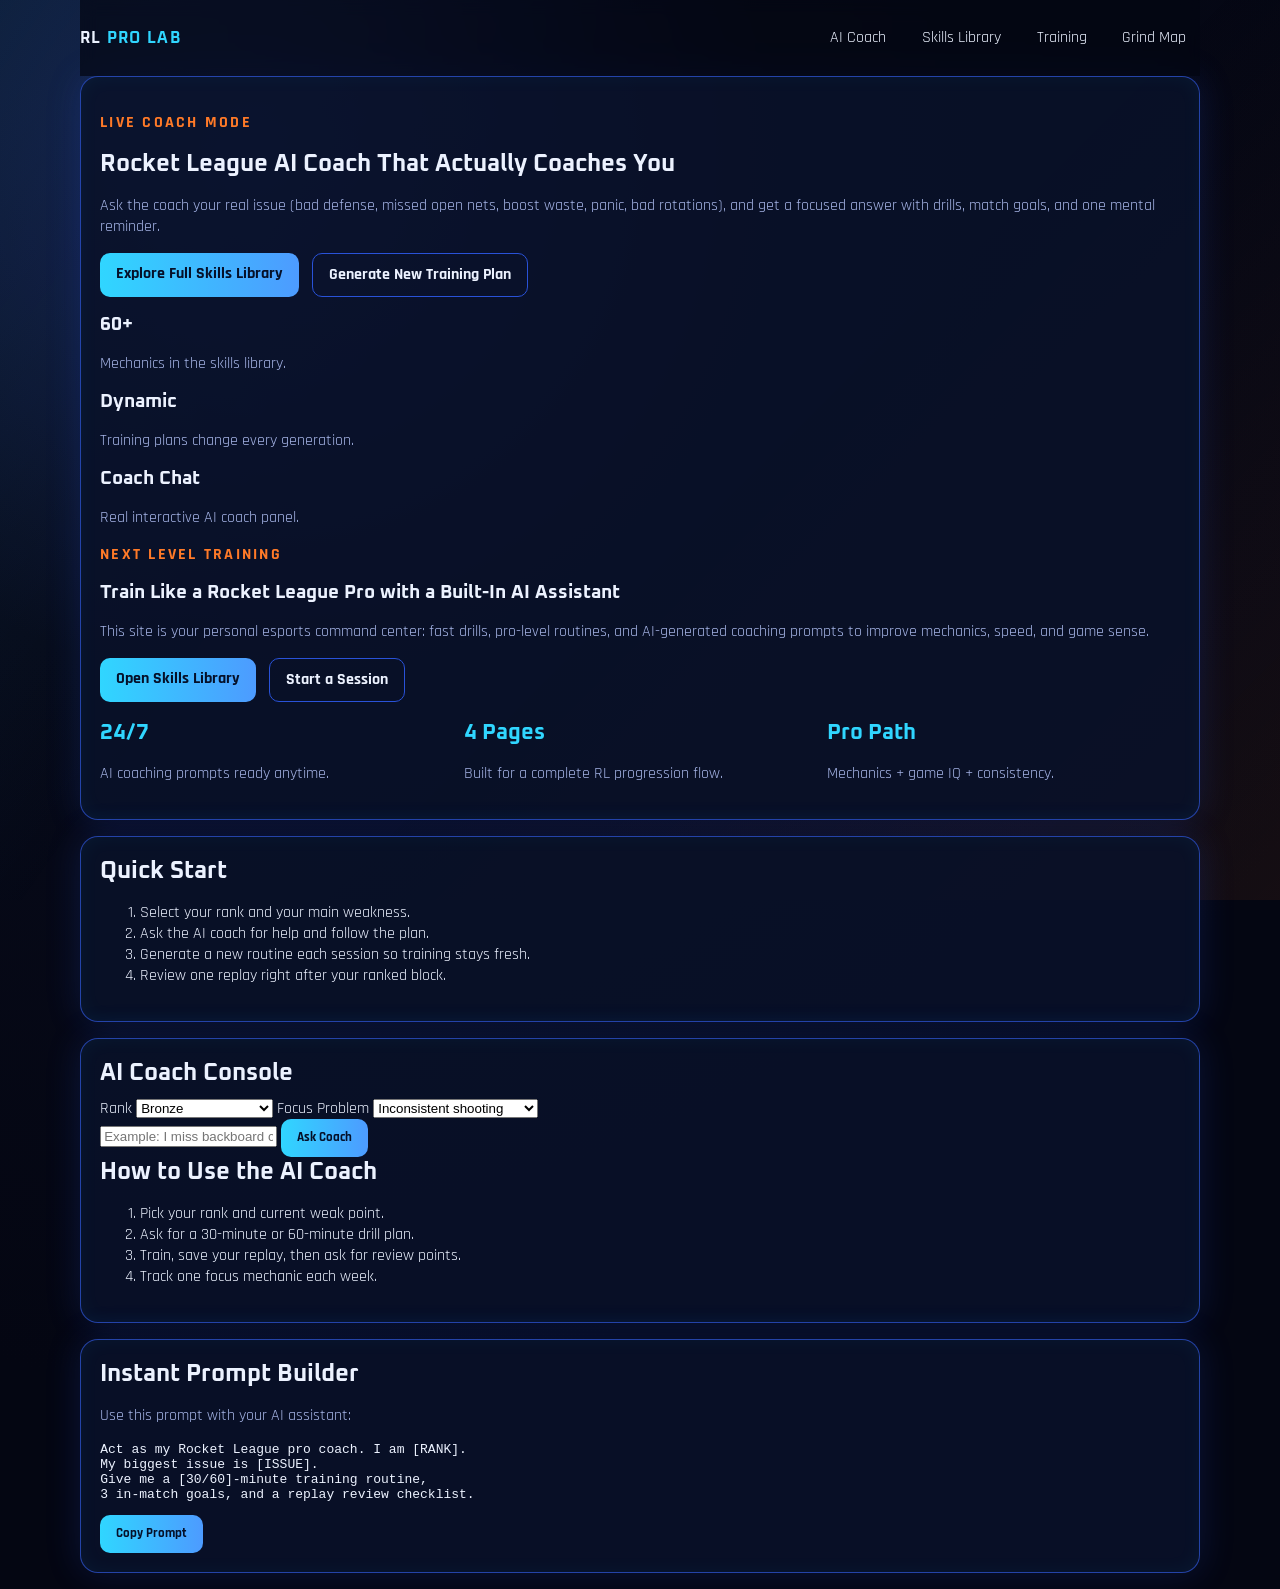
==== commit 257d1821: "Merge branch 'main' into codex/create-website-for-rocket-league-ai-assistant-7k2of4" ====
--- a/website/index.html
+++ b/website/index.html
@@ -24,6 +24,7 @@
 
   <main class="wrap">
     <section class="hero neon-panel">
+
       <p class="eyebrow">LIVE COACH MODE</p>
       <h1>Rocket League AI Coach That Actually Coaches You</h1>
       <p>
@@ -46,12 +47,36 @@
         <article>
           <h3>Coach Chat</h3>
           <p>Real interactive AI coach panel.</p>
+
+      <p class="eyebrow">NEXT LEVEL TRAINING</p>
+      <h1>Train Like a Rocket League Pro with a Built-In AI Assistant</h1>
+      <p>
+        This site is your personal esports command center: fast drills, pro-level routines,
+        and AI-generated coaching prompts to improve mechanics, speed, and game sense.
+      </p>
+      <div class="hero-actions">
+        <a class="btn btn-main" href="skills.html">Open Skills Library</a>
+        <a class="btn btn-ghost" href="training.html">Start a Session</a>
+      </div>
+      <div class="stats-grid">
+        <article>
+          <h3>24/7</h3>
+          <p>AI coaching prompts ready anytime.</p>
+        </article>
+        <article>
+          <h3>4 Pages</h3>
+          <p>Built for a complete RL progression flow.</p>
+        </article>
+        <article>
+          <h3>Pro Path</h3>
+          <p>Mechanics + game IQ + consistency.</p>
         </article>
       </div>
     </section>
 
     <section class="grid-two">
       <article class="neon-panel">
+
         <h2>Quick Start</h2>
         <ol class="steps">
           <li>Select your rank and your main weakness.</li>
@@ -98,6 +123,23 @@
           <input id="coachInput" type="text" placeholder="Example: I miss backboard clears under pressure." />
           <button id="coachSend" class="btn btn-main">Ask Coach</button>
         </div>
+        <h2>How to Use the AI Coach</h2>
+        <ol class="steps">
+          <li>Pick your rank and current weak point.</li>
+          <li>Ask for a 30-minute or 60-minute drill plan.</li>
+          <li>Train, save your replay, then ask for review points.</li>
+          <li>Track one focus mechanic each week.</li>
+        </ol>
+      </article>
+
+      <article class="neon-panel">
+        <h2>Instant Prompt Builder</h2>
+        <p>Use this prompt with your AI assistant:</p>
+        <pre id="promptBox">Act as my Rocket League pro coach. I am [RANK].
+My biggest issue is [ISSUE].
+Give me a [30/60]-minute training routine,
+3 in-match goals, and a replay review checklist.</pre>
+        <button id="copyPrompt" class="btn btn-main small">Copy Prompt</button>
       </article>
     </section>
   </main>
--- a/website/assets/styles.css
+++ b/website/assets/styles.css
@@ -43,6 +43,7 @@
   top: 0;
   background: rgba(4, 6, 18, 0.7);
   backdrop-filter: blur(8px);
+
   z-index: 10;
 }
 
@@ -132,19 +133,26 @@
   border: 1px solid var(--line);
 }
 
+
 .stats-grid,
 .mini-stats {
+.small { margin-top: 0.65rem; }
+
+.stats-grid {
   display: grid;
   gap: 0.7rem;
   grid-template-columns: repeat(auto-fit, minmax(170px, 1fr));
 }
 
+
 .stats-grid article,
 .mini-stats article {
+.stats-grid article {
   background: rgba(8, 15, 35, 0.72);
   border: 1px solid rgba(109, 64, 255, 0.5);
   border-radius: 12px;
   padding: 0.8rem;
+
 }
 
 .stats-grid h3,
@@ -245,6 +253,74 @@
   font-size: 0.95rem;
 }
 
+}
+
+.stats-grid h3 {
+  color: var(--neon);
+  font-size: 1.4rem;
+}
+
+.grid-two {
+  display: grid;
+  grid-template-columns: repeat(auto-fit, minmax(290px, 1fr));
+  gap: 1rem;
+}
+
+.steps li,
+.checklist li {
+  margin: 0.45rem 0;
+  color: var(--text);
+}
+
+pre {
+  background: #070d24;
+  border: 1px solid #2341ae;
+  border-radius: 12px;
+  padding: 0.8rem;
+  color: #a8e8ff;
+  white-space: pre-wrap;
+}
+
+.skills-grid {
+  display: grid;
+  grid-template-columns: repeat(auto-fit, minmax(180px, 1fr));
+  gap: 0.65rem;
+}
+
+.skill-card {
+  border: 1px solid #2b55db;
+  background: #081130;
+  border-radius: 12px;
+  padding: 0.65rem;
+}
+
+.skill-card p {
+  margin: 0;
+  font-size: 0.95rem;
+}
+
+.tips-panel li { margin: 0.5rem 0; }
+
+.routine-controls {
+  display: flex;
+  gap: 0.5rem;
+  flex-wrap: wrap;
+}
+
+.routine-btn {
+  border: 1px solid #2f49b7;
+  background: #0b1436;
+  color: var(--text);
+  padding: 0.5rem 0.8rem;
+  border-radius: 999px;
+  cursor: pointer;
+}
+
+.routine-btn.active {
+  border-color: var(--neon);
+  box-shadow: 0 0 16px rgba(48, 214, 255, 0.35);
+}
+
 .routine-output {
   margin-top: 0.9rem;
   display: grid;
